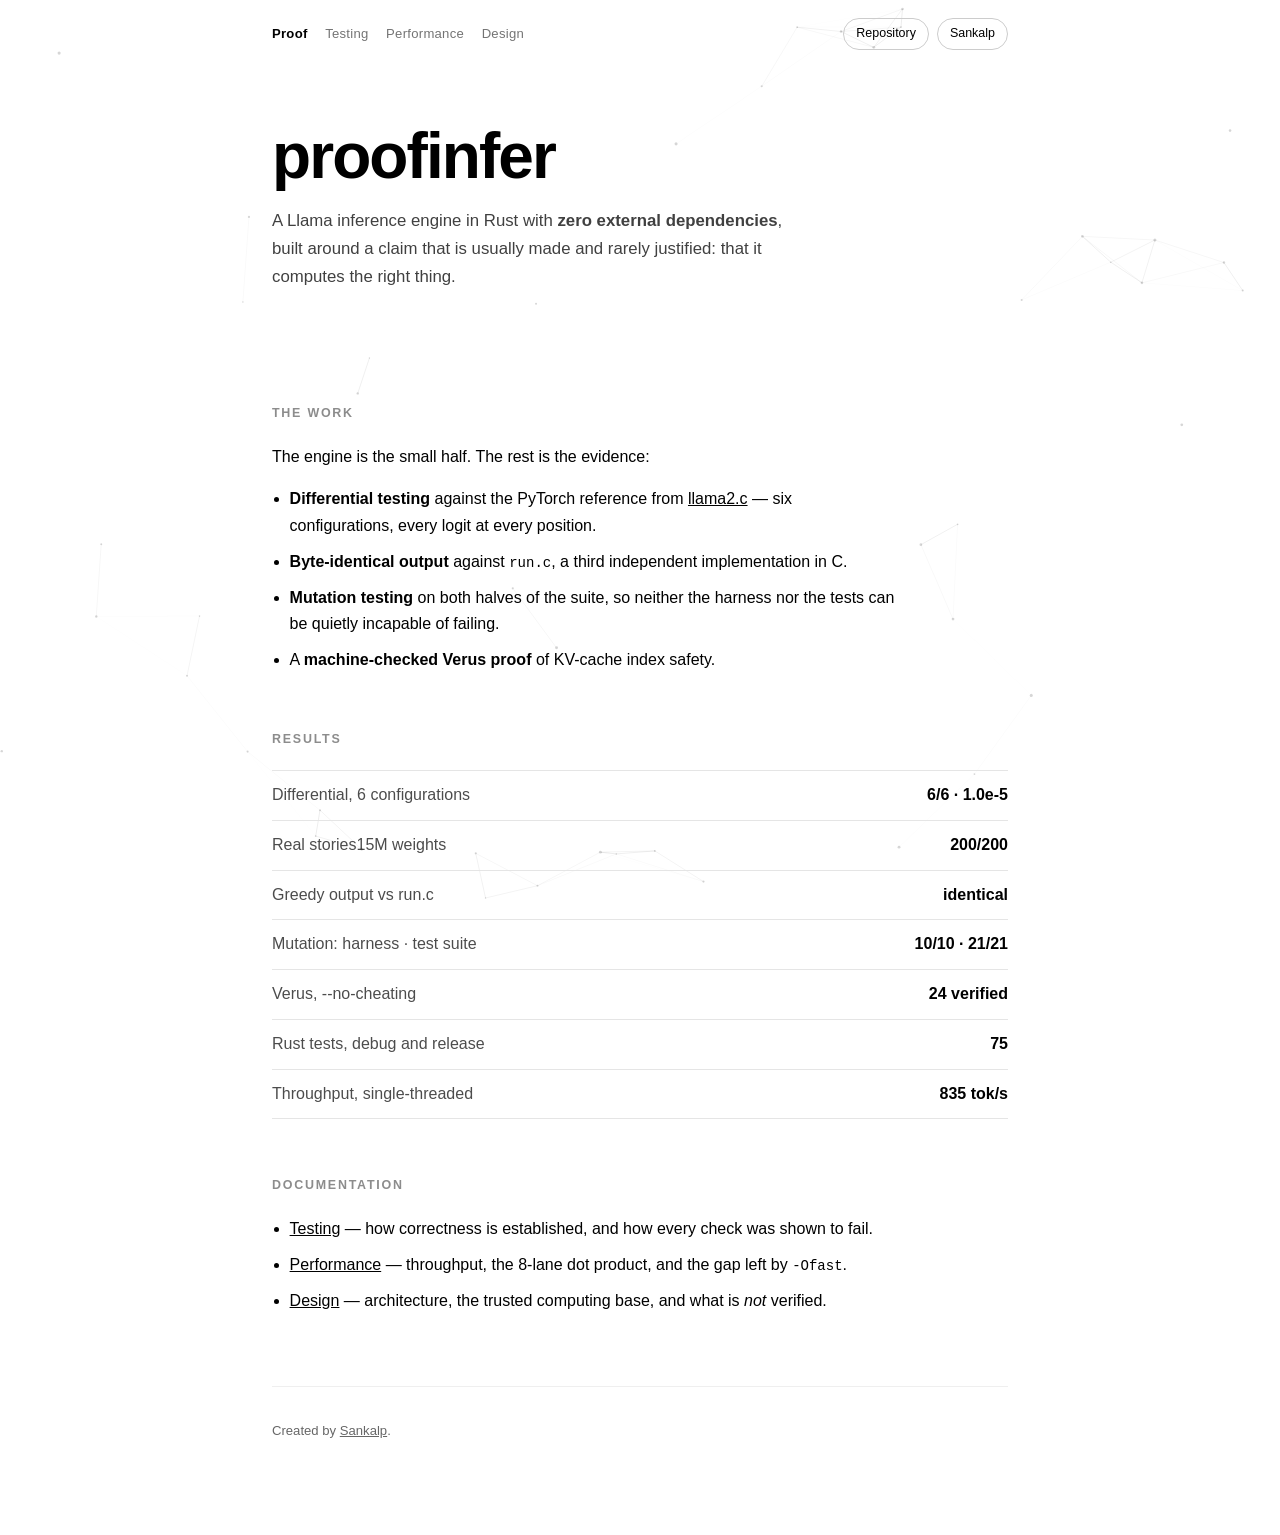
==== site/index.html @ e71aaa5a "site: landing page, generated from docs/ The project's site, in site/. Four static pages - the landi" ====
<!DOCTYPE html>
<html lang="en">
<head>
<meta charset="utf-8">
<meta name="viewport" content="width=device-width, initial-scale=1">
<title>proofinfer</title>
<meta name="description" content="proofinfer — a Llama inference engine in Rust with zero external dependencies, and the evidence that it computes the right thing.">
<link rel="stylesheet" href="style.css">
<script src="motion.js" defer></script>
</head>
<body>
<canvas id="bg" aria-hidden="true"></canvas>

<nav>
  <div class="navlinks">
    <a href="index.html" class="here">Proof</a>
    <a href="testing.html">Testing</a>
    <a href="performance.html">Performance</a>
    <a href="design.html">Design</a>
  </div>
  <div class="navbtns">
    <a class="btn" href="https://github.com/blackdragoon26/proofinfer">Repository</a>
    <a class="btn" href="https://sankalpjha.dev/">Sankalp</a>
  </div>
</nav>

<main>

  <div class="hero">
    <h1>proofinfer</h1>
    <p class="lede">A Llama inference engine in Rust with <strong>zero external
    dependencies</strong>, built around a claim that is usually made and rarely
    justified: that it computes the right thing.</p>
  </div>

  <section>
    <h2>The work</h2>
    <p>The engine is the small half. The rest is the evidence:</p>
    <ul class="work">
      <li><strong>Differential testing</strong> against the PyTorch reference from
        <a href="https://github.com/karpathy/llama2.c">llama2.c</a> — six
        configurations, every logit at every position.</li>
      <li><strong>Byte-identical output</strong> against <code>run.c</code>, a
        third independent implementation in C.</li>
      <li><strong>Mutation testing</strong> on both halves of the suite, so
        neither the harness nor the tests can be quietly incapable of
        failing.</li>
      <li>A <strong>machine-checked Verus proof</strong> of KV-cache index
        safety.</li>
    </ul>
  </section>

  <section>
    <h2>Results</h2>
    <div class="rows">
      <div><span class="k">Differential, 6 configurations</span><span class="v">6/6 &middot; 1.0e-5</span></div>
      <div><span class="k">Real stories15M weights</span><span class="v">200/200</span></div>
      <div><span class="k">Greedy output vs run.c</span><span class="v">identical</span></div>
      <div><span class="k">Mutation: harness &middot; test suite</span><span class="v">10/10 &middot; 21/21</span></div>
      <div><span class="k">Verus, --no-cheating</span><span class="v">24 verified</span></div>
      <div><span class="k">Rust tests, debug and release</span><span class="v">75</span></div>
      <div><span class="k">Throughput, single-threaded</span><span class="v">835 tok/s</span></div>
    </div>
  </section>

  <section>
    <h2>Documentation</h2>
    <ul class="doclist">
      <li><a href="testing.html">Testing</a> — how correctness is established,
        and how every check was shown to fail.</li>
      <li><a href="performance.html">Performance</a> — throughput, the 8-lane
        dot product, and the gap left by <code>-Ofast</code>.</li>
      <li><a href="design.html">Design</a> — architecture, the trusted computing
        base, and what is <em>not</em> verified.</li>
    </ul>
  </section>

</main>

<footer>
  <p>Created by <a href="https://sankalpjha.dev/">Sankalp</a>.</p>
</footer>

</body>
</html>
---- site/style.css ----
/* proofinfer — one stylesheet for the landing page and the doc pages.
   Black and white, inverted automatically for dark mode. No colours, no
   dependencies, no build step. */

/* ---------- reset ---------- */

:root { color-scheme: light dark; }

*, *::before, *::after { box-sizing: border-box; }

html { -webkit-text-size-adjust: 100%; }

body {
  margin: 0;
  padding: 0 1.5rem 5rem;
  background: #fff;
  color: #000;
  font: 16px/1.65 ui-sans-serif, -apple-system, "Segoe UI", Helvetica, Arial, sans-serif;
  -webkit-font-smoothing: antialiased;
}

/* Everything else for dark mode is at the foot of this file, where it can
   outrank the rules it needs to override. */
@media (prefers-color-scheme: dark) {
  body { background: #000; color: #fff; }
}

a { color: inherit; }

a:hover { opacity: 0.55; }

:focus-visible { outline: 2px solid currentColor; outline-offset: 3px; }

/* The drifting background sits behind everything and never intercepts clicks. */

#bg {
  position: fixed;
  inset: 0;
  width: 100%;
  height: 100%;
  z-index: -1;
  pointer-events: none;
}

/* ---------- navbar ---------- */

nav {
  display: flex;
  align-items: center;
  justify-content: space-between;
  gap: 1rem;
  flex-wrap: wrap;
  max-width: 46rem;
  margin: 0 auto;
  padding: 1.1rem 0;
}

.navlinks { display: flex; gap: 1.1rem; flex-wrap: wrap; }

.navlinks a {
  font-size: 0.82rem;
  letter-spacing: 0.02em;
  text-decoration: none;
  opacity: 0.55;
}

.navlinks a:hover { opacity: 1; }

/* The page you are on. */
.navlinks a.here { opacity: 1; font-weight: 600; }

.navbtns { display: flex; gap: 0.5rem; }

.btn {
  display: inline-block;
  padding: 0.3rem 0.75rem;
  border: 1px solid #ccc;
  border-radius: 999px;
  font-size: 0.78rem;
  text-decoration: none;
  white-space: nowrap;
  transition: opacity 0.15s ease, border-color 0.15s ease;
}

.btn:hover { opacity: 1; border-color: currentColor; }

/* ---------- shared page frame ---------- */

main, footer {
  max-width: 46rem;
  margin: 0 auto;
}

.lede {
  font-size: 1.05rem;
  max-width: 34rem;
  opacity: 0.75;
}

/* ---------- landing page ---------- */

.hero { padding: 3.5rem 0 2.5rem; }

section { margin: 0 0 2.75rem; }

code {
  font-family: ui-monospace, SFMono-Regular, Menlo, Consolas, monospace;
  font-size: 0.875em;
}

h1 {
  font-size: clamp(2.6rem, 9vw, 4rem);
  line-height: 1.05;
  letter-spacing: -0.03em;
  margin: 0 0 1rem;
  font-weight: 600;
}

h2 {
  font-size: 0.78rem;
  letter-spacing: 0.14em;
  text-transform: uppercase;
  opacity: 0.45;
  margin: 3.5rem 0 1.25rem;
  font-weight: 600;
}

.work, .doclist { margin: 0; padding-left: 1.1rem; }

.work li, .doclist li { margin-bottom: 0.6rem; max-width: 38rem; }

.rows { border-top: 1px solid #e5e5e5; }

@media (prefers-color-scheme: dark) { .rows { border-color: #222; } }

.rows > div {
  display: flex;
  align-items: baseline;
  justify-content: space-between;
  gap: 1.5rem;
  padding: 0.7rem 0;
  border-bottom: 1px solid #e5e5e5;
}

@media (prefers-color-scheme: dark) { .rows > div { border-color: #222; } }

.rows .k { opacity: 0.7; }

.rows .v {
  font-variant-numeric: tabular-nums;
  font-weight: 600;
  text-align: right;
  white-space: nowrap;
}

footer {
  margin-top: 4.5rem;
  padding-top: 1.25rem;
  border-top: 1px solid #e5e5e5;
  font-size: 0.82rem;
  opacity: 0.6;
  display: flex;
  justify-content: space-between;
  gap: 1rem;
}

@media (prefers-color-scheme: dark) { footer { border-color: #222; } }

/* ---------- doc pages ---------- */

.doc { padding-bottom: 1rem; }

.doc h1 {
  font-size: clamp(2rem, 6vw, 2.6rem);
  margin: 1.5rem 0 2rem;
}

.doc h3 { font-size: 1.05rem; margin: 2.25rem 0 0.6rem; font-weight: 600; }
.doc h4 { font-size: 0.95rem; margin: 1.75rem 0 0.5rem; font-weight: 600; opacity: 0.8; }

.doc p { max-width: 40rem; }

.doc ul, .doc ol { max-width: 38rem; padding-left: 1.2rem; }
.doc li { margin-bottom: 0.5rem; }

.doc code {
  font-family: ui-monospace, SFMono-Regular, Menlo, Consolas, monospace;
  font-size: 0.87em;
  background: #f4f4f4;
  padding: 0.1em 0.32em;
  border-radius: 3px;
}

.doc pre {
  background: #f7f7f7;
  border: 1px solid #e5e5e5;
  border-radius: 4px;
  padding: 0.9rem 1rem;
  overflow-x: auto;
  font-size: 0.82rem;
  line-height: 1.55;
}

.doc pre code { background: none; padding: 0; font-size: inherit; }

.doc table {
  width: 100%;
  border-collapse: collapse;
  margin: 1.25rem 0;
  font-size: 0.88rem;
}

.doc th, .doc td {
  border: 1px solid #e5e5e5;
  padding: 0.45rem 0.6rem;
  text-align: left;
  vertical-align: top;
}

.doc th { font-weight: 600; background: #f7f7f7; }

@media (prefers-color-scheme: dark) {
  .doc th, .doc td { border-color: #222; }
}

.source {
  margin-top: 3.5rem;
  padding-top: 1.25rem;
  border-top: 1px solid #e5e5e5;
  font-size: 0.8rem;
  opacity: 0.6;
  word-break: break-all;
}

@media (prefers-color-scheme: dark) { .source { border-color: #222; } }

/* ---------- dark mode, last ----------
 *
 * These have to come after the rules they override. A bare `th` selector loses
 * to `.doc th` on specificity, and a media query near the top of the file
 * loses to any plain rule declared below it - which is how the table headers
 * and code spans ended up light-on-light and unreadable in dark mode.
 */

@media (prefers-color-scheme: dark) {
  .doc th { background: #0d0d0d; color: #fff; }
  .doc code { background: #1a1a1a; color: #fff; }
  .doc pre { background: #0a0a0a; border-color: #262626; }
  .doc pre code { background: none; }
  .btn { border-color: #3a3a3a; }
}
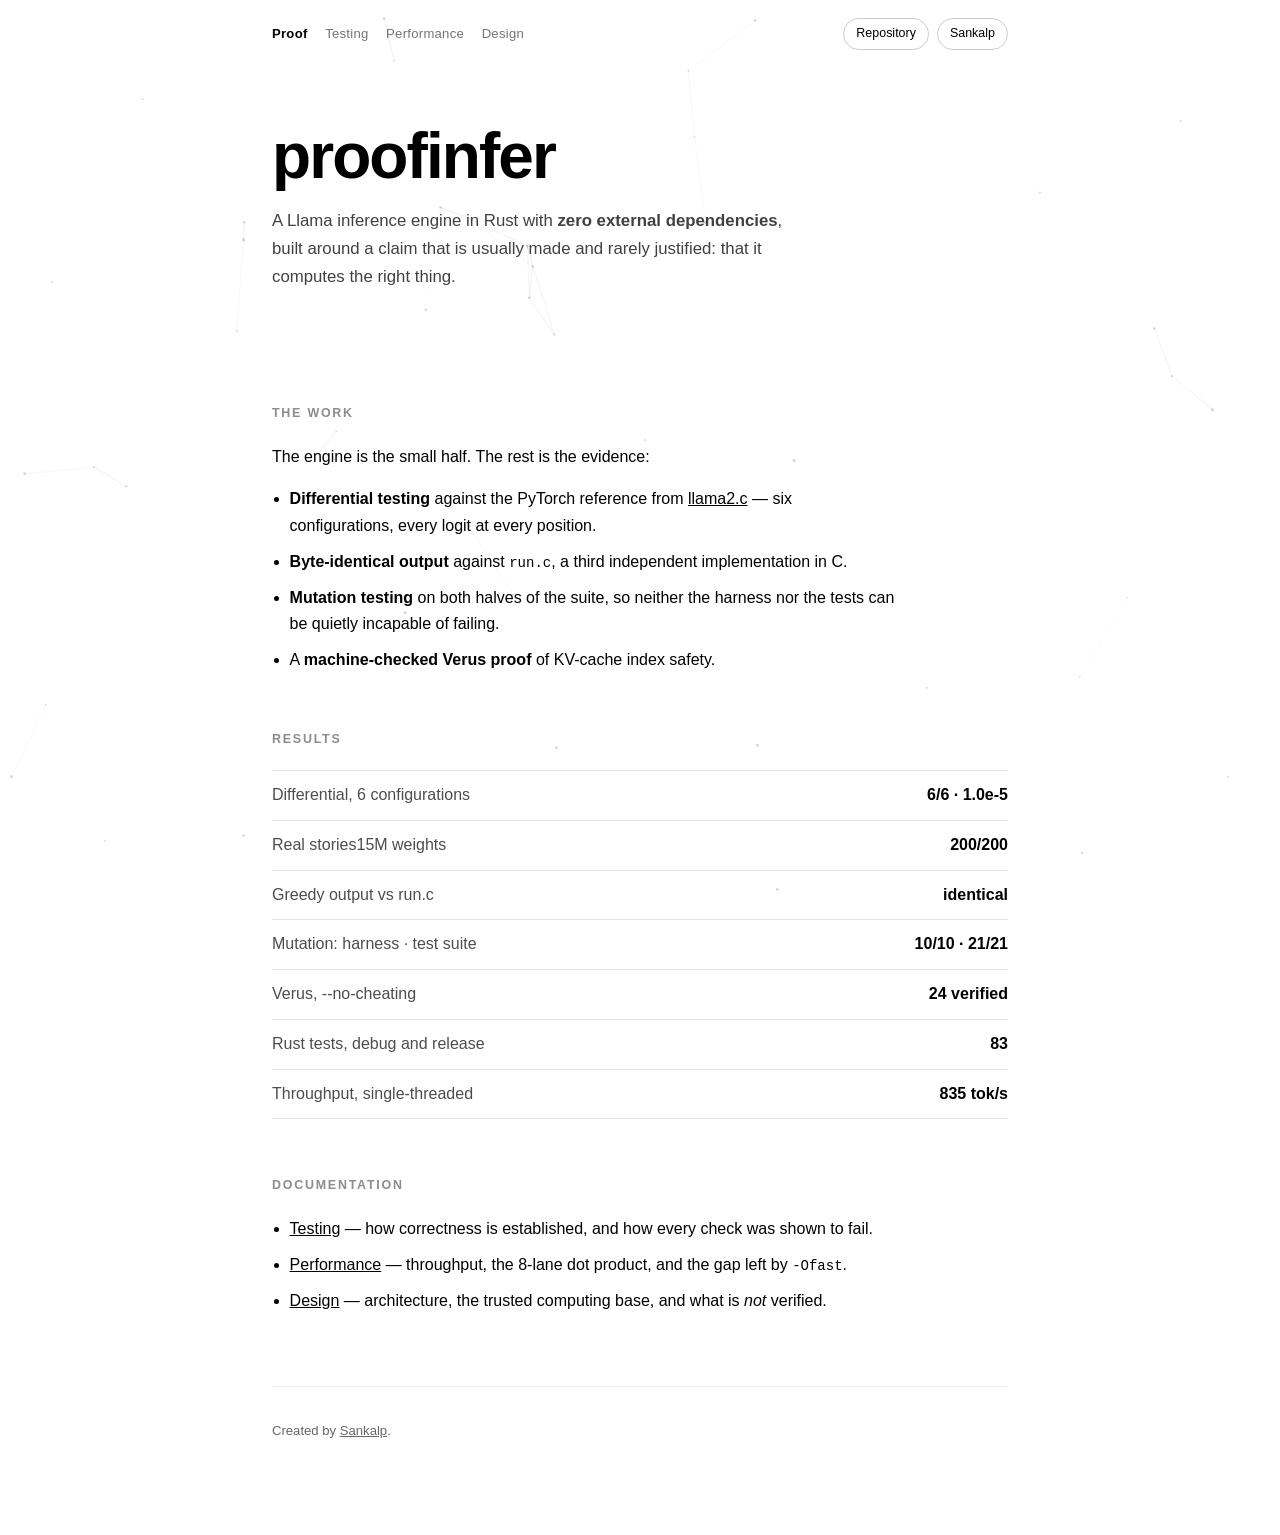
==== commit 5ead5b82: "Harden safety, MSRV 1.70.0, bidirectional citations, provenance, and CI - Harden tokenizer parsing, " ====
--- a/site/index.html
+++ b/site/index.html
@@ -58,7 +58,7 @@
       <div><span class="k">Greedy output vs run.c</span><span class="v">identical</span></div>
       <div><span class="k">Mutation: harness &middot; test suite</span><span class="v">10/10 &middot; 21/21</span></div>
       <div><span class="k">Verus, --no-cheating</span><span class="v">24 verified</span></div>
-      <div><span class="k">Rust tests, debug and release</span><span class="v">75</span></div>
+      <div><span class="k">Rust tests, debug and release</span><span class="v">83</span></div>
       <div><span class="k">Throughput, single-threaded</span><span class="v">835 tok/s</span></div>
     </div>
   </section>
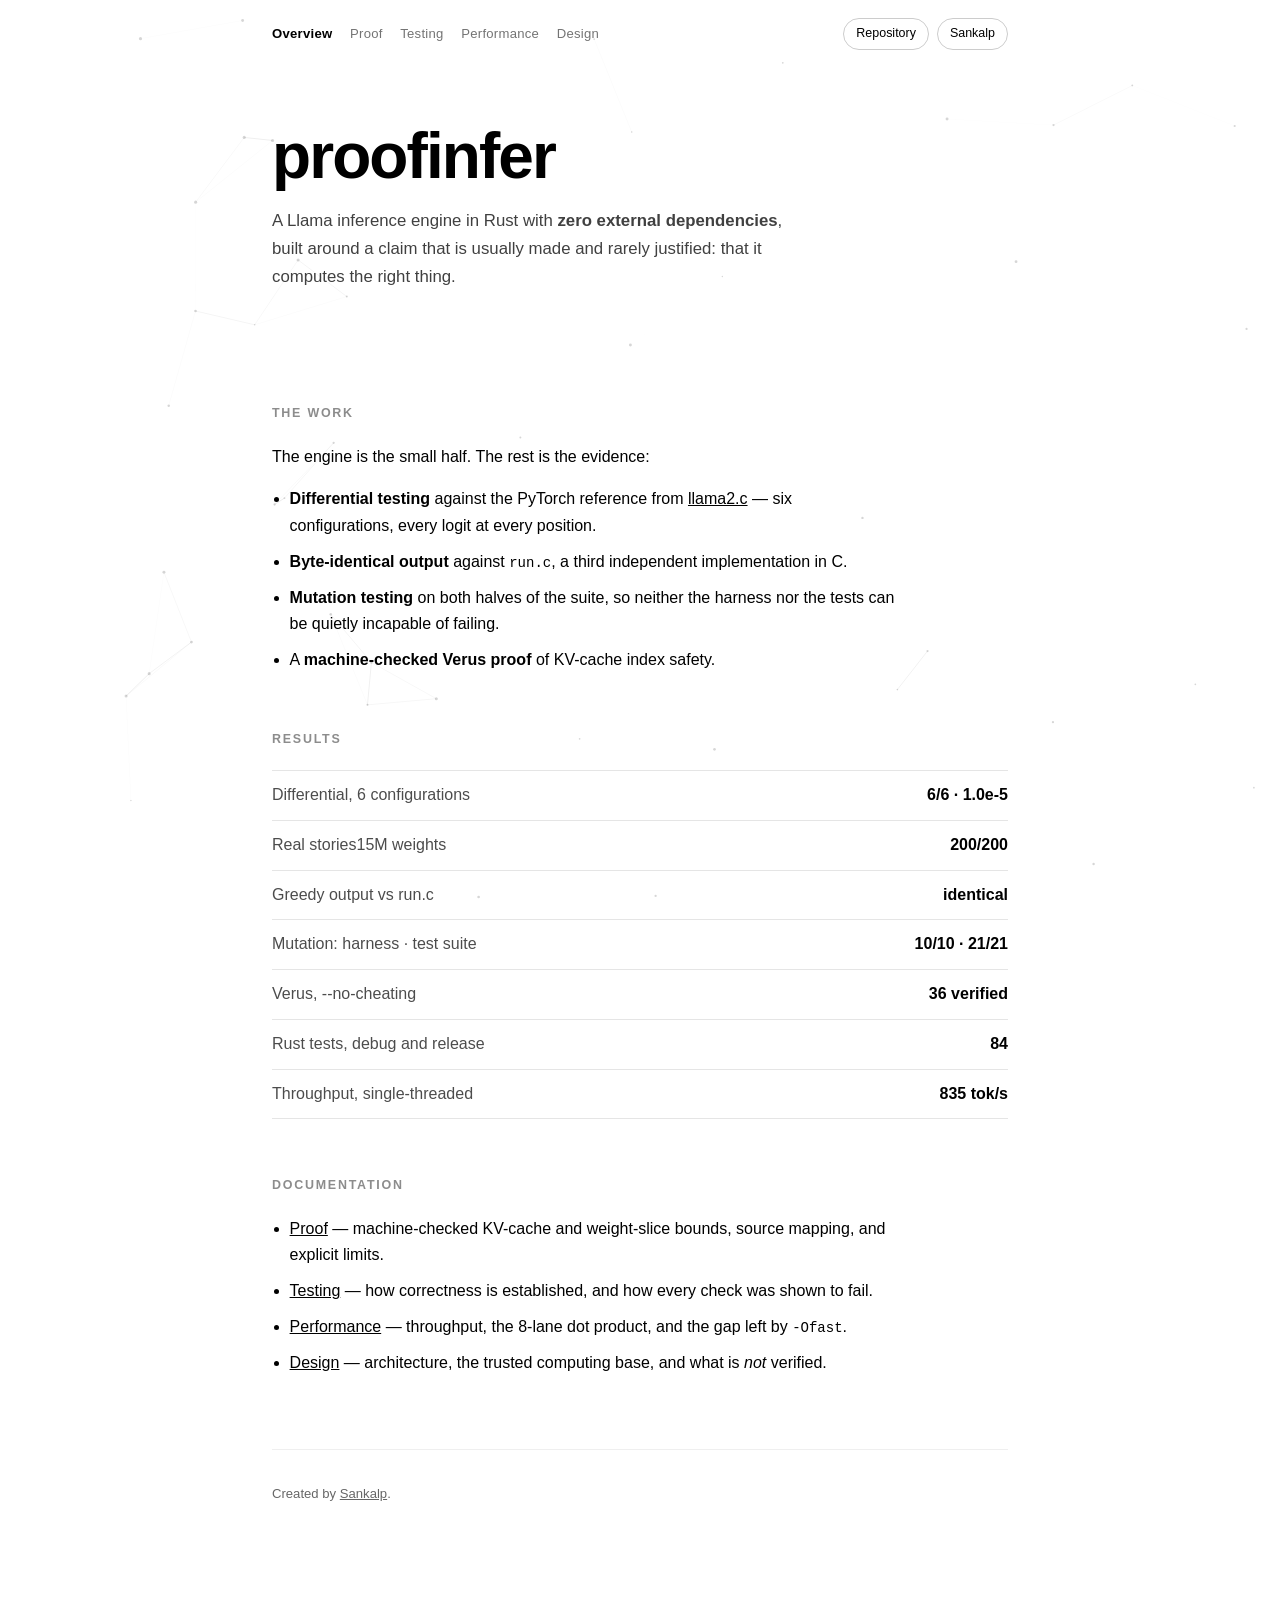
==== commit 6c368f1f: "Expand Verus proof to 36 VCs and render verus/README.md to site/proof.html - Compose exec_forward_ca" ====
--- a/site/index.html
+++ b/site/index.html
@@ -11,18 +11,11 @@
 <body>
 <canvas id="bg" aria-hidden="true"></canvas>
 
+<!-- NAV:START -->
 <nav>
-  <div class="navlinks">
-    <a href="index.html" class="here">Proof</a>
-    <a href="testing.html">Testing</a>
-    <a href="performance.html">Performance</a>
-    <a href="design.html">Design</a>
-  </div>
-  <div class="navbtns">
-    <a class="btn" href="https://github.com/blackdragoon26/proofinfer">Repository</a>
-    <a class="btn" href="https://sankalpjha.dev/">Sankalp</a>
-  </div>
+<div class="navlinks"><a href="index.html" class="here">Overview</a><a href="proof.html">Proof</a><a href="testing.html">Testing</a><a href="performance.html">Performance</a><a href="design.html">Design</a></div><div class="navbtns"><a class="btn" href="https://github.com/blackdragoon26/proofinfer">Repository</a><a class="btn" href="https://sankalpjha.dev/">Sankalp</a></div>
 </nav>
+<!-- NAV:END -->
 
 <main>
 
@@ -57,8 +50,8 @@
       <div><span class="k">Real stories15M weights</span><span class="v">200/200</span></div>
       <div><span class="k">Greedy output vs run.c</span><span class="v">identical</span></div>
       <div><span class="k">Mutation: harness &middot; test suite</span><span class="v">10/10 &middot; 21/21</span></div>
-      <div><span class="k">Verus, --no-cheating</span><span class="v">24 verified</span></div>
-      <div><span class="k">Rust tests, debug and release</span><span class="v">83</span></div>
+      <div><span class="k">Verus, --no-cheating</span><span class="v">36 verified</span></div>
+      <div><span class="k">Rust tests, debug and release</span><span class="v">84</span></div>
       <div><span class="k">Throughput, single-threaded</span><span class="v">835 tok/s</span></div>
     </div>
   </section>
@@ -66,6 +59,8 @@
   <section>
     <h2>Documentation</h2>
     <ul class="doclist">
+      <li><a href="proof.html">Proof</a> — machine-checked KV-cache and
+        weight-slice bounds, source mapping, and explicit limits.</li>
       <li><a href="testing.html">Testing</a> — how correctness is established,
         and how every check was shown to fail.</li>
       <li><a href="performance.html">Performance</a> — throughput, the 8-lane
--- a/site/style.css
+++ b/site/style.css
@@ -55,7 +55,7 @@
   padding: 1.1rem 0;
 }
 
-.navlinks { display: flex; gap: 1.1rem; flex-wrap: wrap; }
+.navlinks { display: flex; gap: 0.45rem 1.1rem; flex-wrap: wrap; }
 
 .navlinks a {
   font-size: 0.82rem;
@@ -69,7 +69,7 @@
 /* The page you are on. */
 .navlinks a.here { opacity: 1; font-weight: 600; }
 
-.navbtns { display: flex; gap: 0.5rem; }
+.navbtns { display: flex; gap: 0.5rem; flex-wrap: wrap; }
 
 .btn {
   display: inline-block;
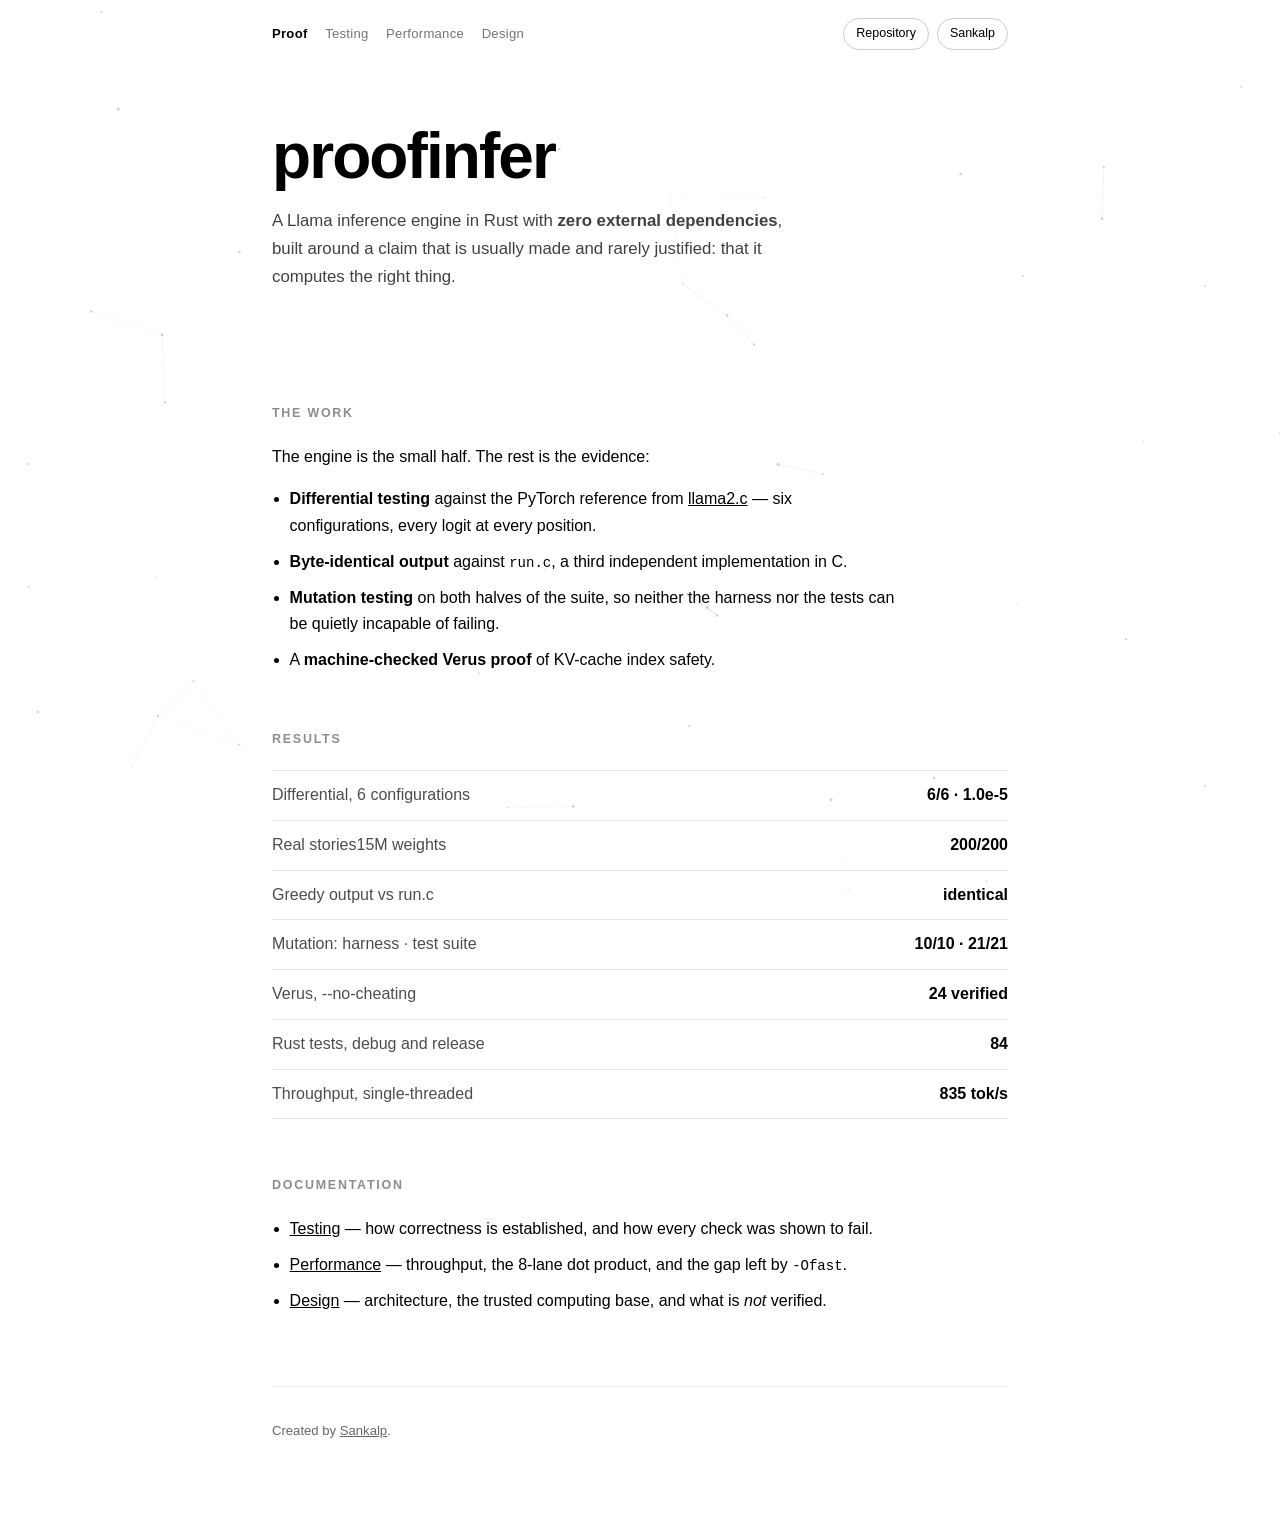
==== commit 6b8e50e3: "Address CodeRabbit review findings on PR #2 - Reject NaN logits in generate() via RunError::NonFinit" ====
--- a/site/index.html
+++ b/site/index.html
@@ -11,11 +11,18 @@
 <body>
 <canvas id="bg" aria-hidden="true"></canvas>
 
-<!-- NAV:START -->
 <nav>
-<div class="navlinks"><a href="index.html" class="here">Overview</a><a href="proof.html">Proof</a><a href="testing.html">Testing</a><a href="performance.html">Performance</a><a href="design.html">Design</a></div><div class="navbtns"><a class="btn" href="https://github.com/blackdragoon26/proofinfer">Repository</a><a class="btn" href="https://sankalpjha.dev/">Sankalp</a></div>
+  <div class="navlinks">
+    <a href="index.html" class="here">Proof</a>
+    <a href="testing.html">Testing</a>
+    <a href="performance.html">Performance</a>
+    <a href="design.html">Design</a>
+  </div>
+  <div class="navbtns">
+    <a class="btn" href="https://github.com/blackdragoon26/proofinfer">Repository</a>
+    <a class="btn" href="https://sankalpjha.dev/">Sankalp</a>
+  </div>
 </nav>
-<!-- NAV:END -->
 
 <main>
 
@@ -50,7 +57,7 @@
       <div><span class="k">Real stories15M weights</span><span class="v">200/200</span></div>
       <div><span class="k">Greedy output vs run.c</span><span class="v">identical</span></div>
       <div><span class="k">Mutation: harness &middot; test suite</span><span class="v">10/10 &middot; 21/21</span></div>
-      <div><span class="k">Verus, --no-cheating</span><span class="v">36 verified</span></div>
+      <div><span class="k">Verus, --no-cheating</span><span class="v">24 verified</span></div>
       <div><span class="k">Rust tests, debug and release</span><span class="v">84</span></div>
       <div><span class="k">Throughput, single-threaded</span><span class="v">835 tok/s</span></div>
     </div>
@@ -59,8 +66,6 @@
   <section>
     <h2>Documentation</h2>
     <ul class="doclist">
-      <li><a href="proof.html">Proof</a> — machine-checked KV-cache and
-        weight-slice bounds, source mapping, and explicit limits.</li>
       <li><a href="testing.html">Testing</a> — how correctness is established,
         and how every check was shown to fail.</li>
       <li><a href="performance.html">Performance</a> — throughput, the 8-lane
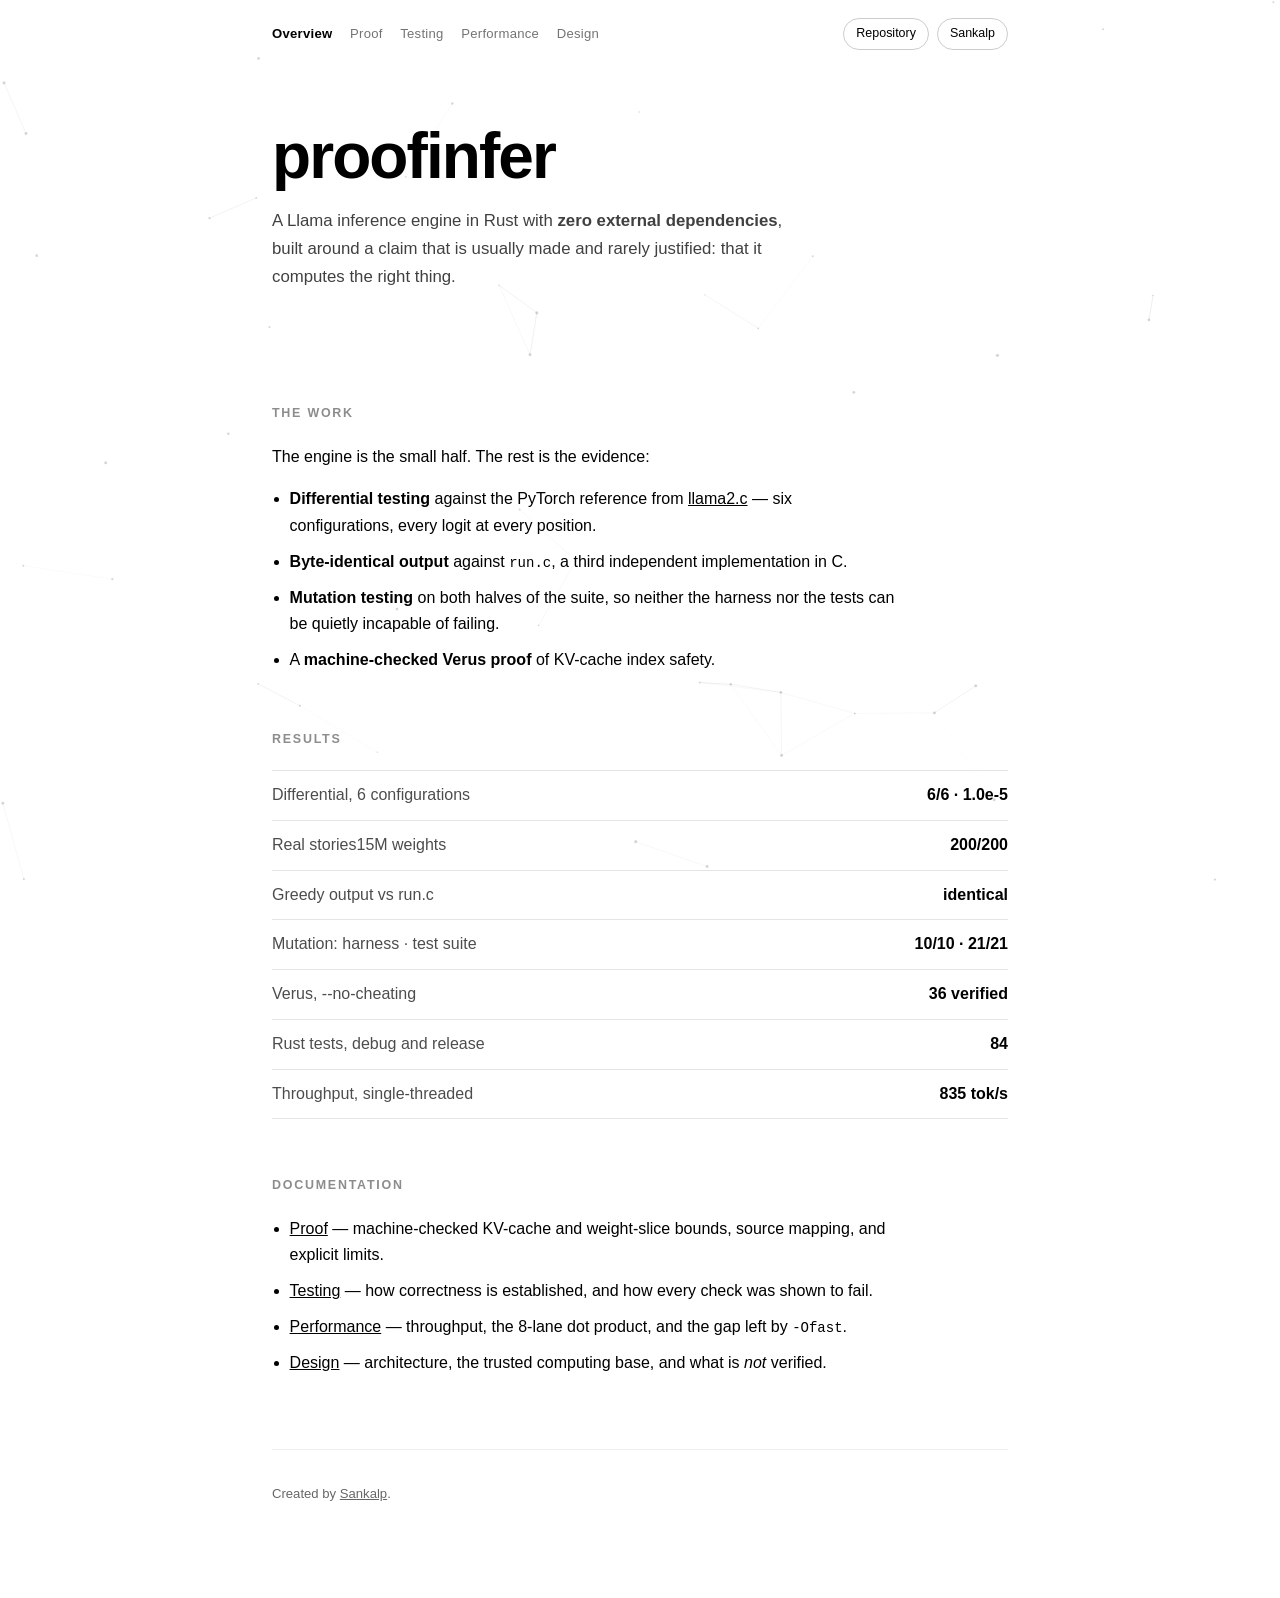
==== commit 97b14863: "Merge pull request #1 from blackdragoon26/pr2-verus-site Pr2 verus site" ====
--- a/site/index.html
+++ b/site/index.html
@@ -11,18 +11,11 @@
 <body>
 <canvas id="bg" aria-hidden="true"></canvas>
 
+<!-- NAV:START -->
 <nav>
-  <div class="navlinks">
-    <a href="index.html" class="here">Proof</a>
-    <a href="testing.html">Testing</a>
-    <a href="performance.html">Performance</a>
-    <a href="design.html">Design</a>
-  </div>
-  <div class="navbtns">
-    <a class="btn" href="https://github.com/blackdragoon26/proofinfer">Repository</a>
-    <a class="btn" href="https://sankalpjha.dev/">Sankalp</a>
-  </div>
+<div class="navlinks"><a href="index.html" class="here">Overview</a><a href="proof.html">Proof</a><a href="testing.html">Testing</a><a href="performance.html">Performance</a><a href="design.html">Design</a></div><div class="navbtns"><a class="btn" href="https://github.com/blackdragoon26/proofinfer">Repository</a><a class="btn" href="https://sankalpjha.dev/">Sankalp</a></div>
 </nav>
+<!-- NAV:END -->
 
 <main>
 
@@ -57,7 +50,7 @@
       <div><span class="k">Real stories15M weights</span><span class="v">200/200</span></div>
       <div><span class="k">Greedy output vs run.c</span><span class="v">identical</span></div>
       <div><span class="k">Mutation: harness &middot; test suite</span><span class="v">10/10 &middot; 21/21</span></div>
-      <div><span class="k">Verus, --no-cheating</span><span class="v">24 verified</span></div>
+      <div><span class="k">Verus, --no-cheating</span><span class="v">36 verified</span></div>
       <div><span class="k">Rust tests, debug and release</span><span class="v">84</span></div>
       <div><span class="k">Throughput, single-threaded</span><span class="v">835 tok/s</span></div>
     </div>
@@ -66,6 +59,8 @@
   <section>
     <h2>Documentation</h2>
     <ul class="doclist">
+      <li><a href="proof.html">Proof</a> — machine-checked KV-cache and
+        weight-slice bounds, source mapping, and explicit limits.</li>
       <li><a href="testing.html">Testing</a> — how correctness is established,
         and how every check was shown to fail.</li>
       <li><a href="performance.html">Performance</a> — throughput, the 8-lane
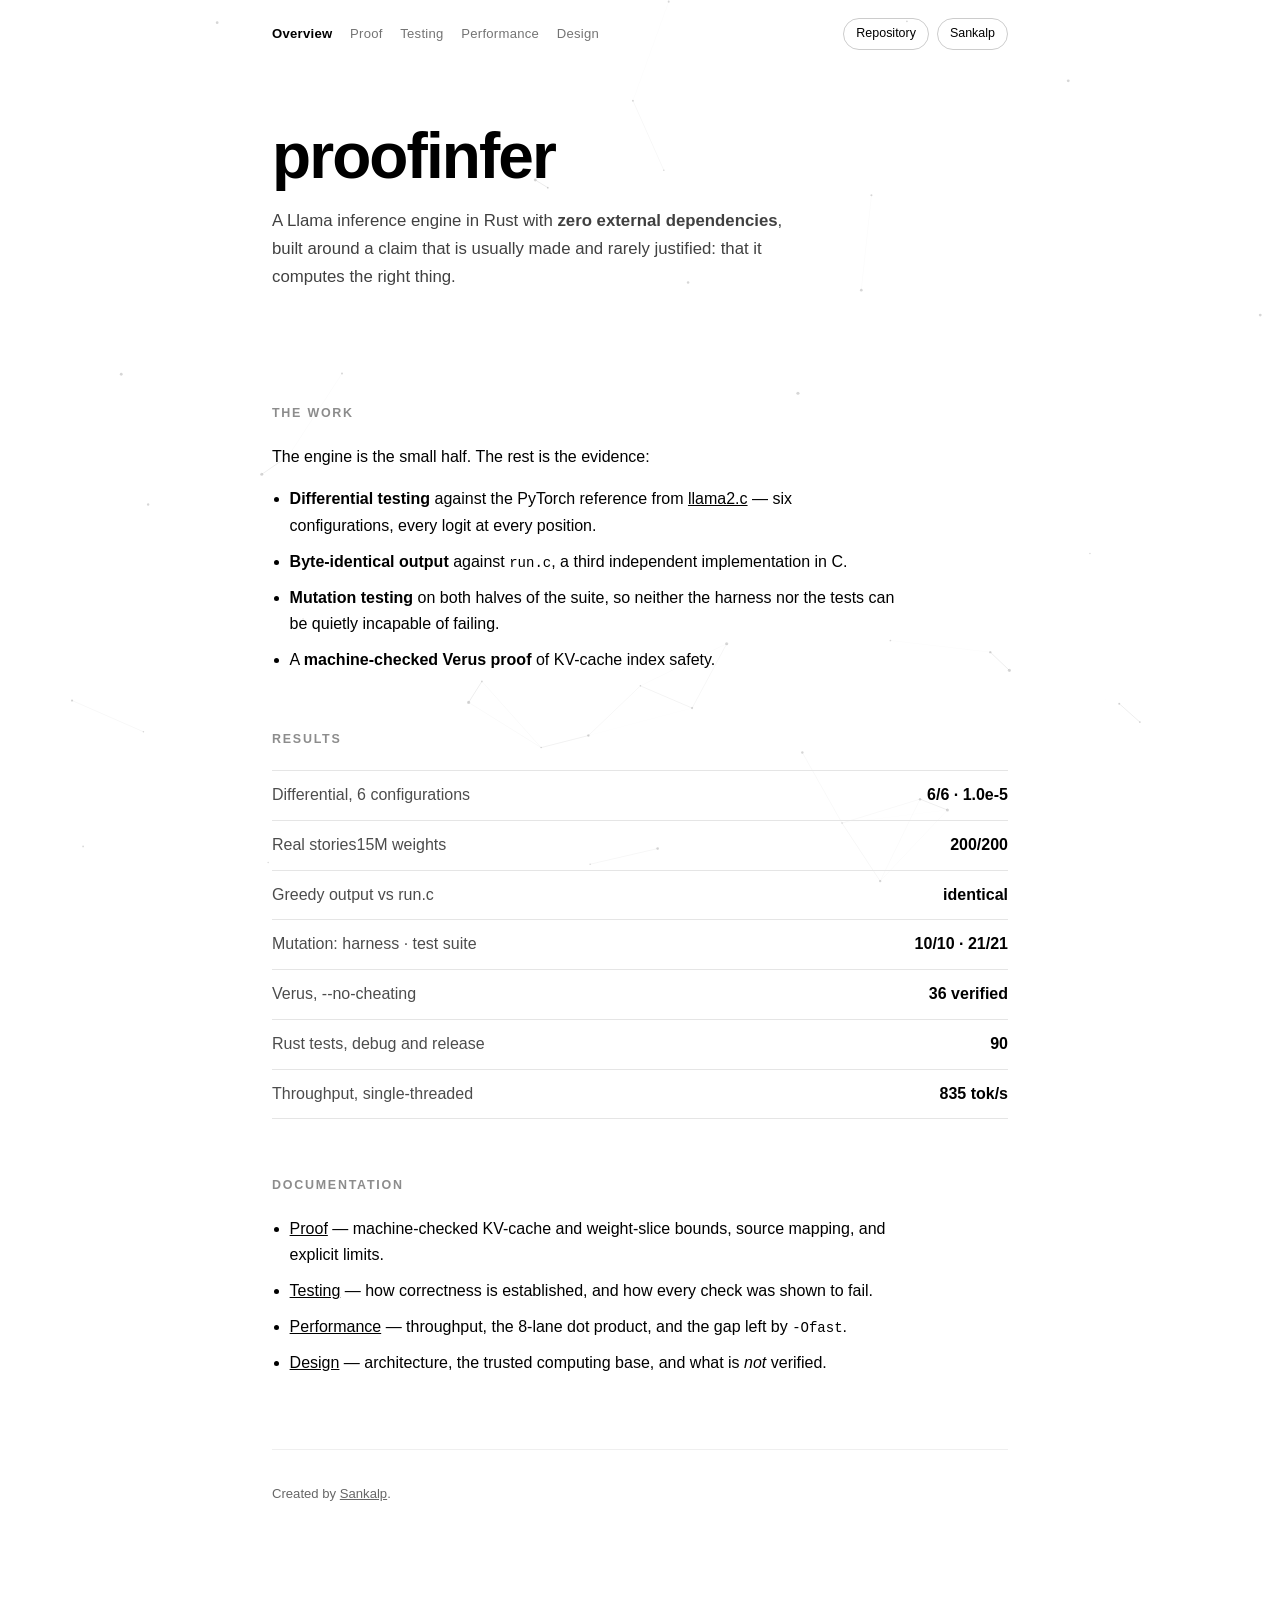
==== commit b5f1d6dd: "Harden numerics/loader, add threaded matmul, streaming, and seeded sampling - Trim LICENSE to canoni" ====
--- a/site/index.html
+++ b/site/index.html
@@ -51,7 +51,7 @@
       <div><span class="k">Greedy output vs run.c</span><span class="v">identical</span></div>
       <div><span class="k">Mutation: harness &middot; test suite</span><span class="v">10/10 &middot; 21/21</span></div>
       <div><span class="k">Verus, --no-cheating</span><span class="v">36 verified</span></div>
-      <div><span class="k">Rust tests, debug and release</span><span class="v">84</span></div>
+      <div><span class="k">Rust tests, debug and release</span><span class="v">90</span></div>
       <div><span class="k">Throughput, single-threaded</span><span class="v">835 tok/s</span></div>
     </div>
   </section>
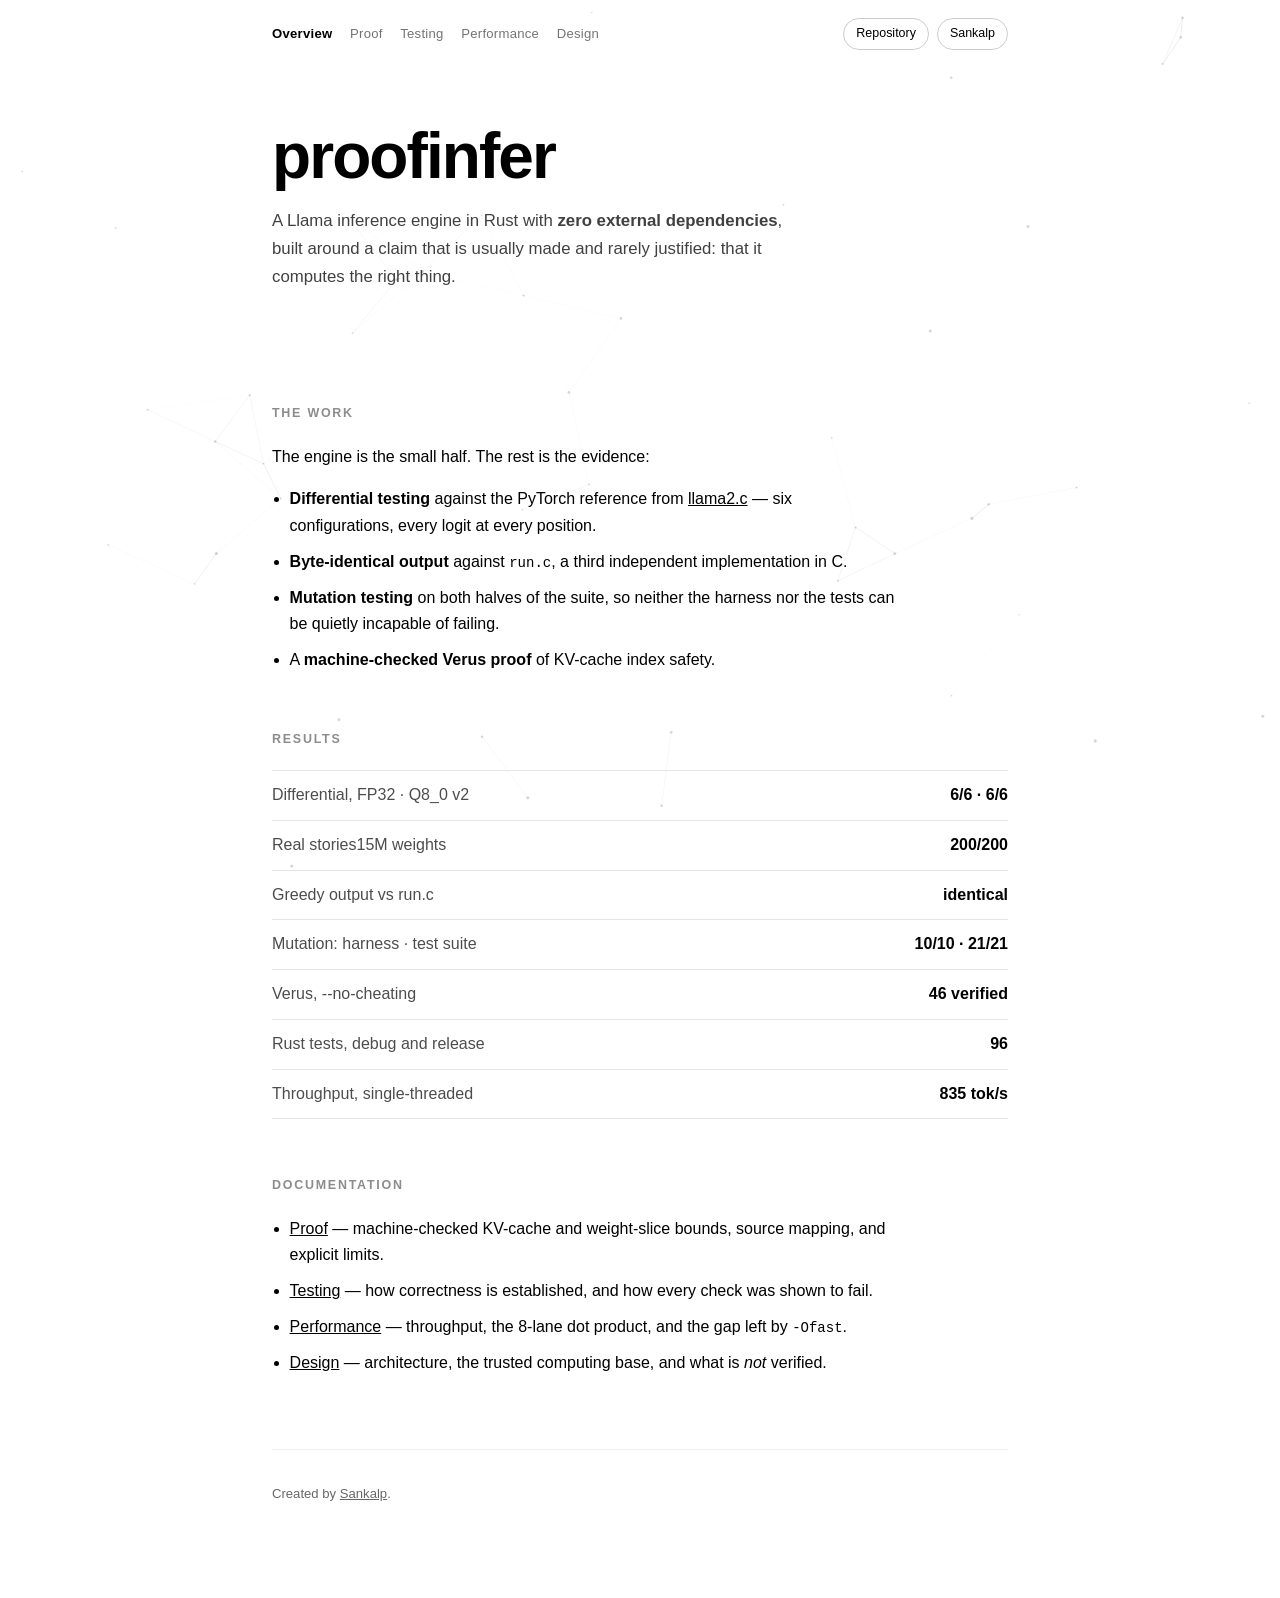
==== commit 4c2df096: "Add persistent worker pool, Q8_0 v2 quantized inference, and Verus Q8_0 bounds proof - Add zero-depe" ====
--- a/site/index.html
+++ b/site/index.html
@@ -46,12 +46,12 @@
   <section>
     <h2>Results</h2>
     <div class="rows">
-      <div><span class="k">Differential, 6 configurations</span><span class="v">6/6 &middot; 1.0e-5</span></div>
+      <div><span class="k">Differential, FP32 &middot; Q8_0 v2</span><span class="v">6/6 &middot; 6/6</span></div>
       <div><span class="k">Real stories15M weights</span><span class="v">200/200</span></div>
       <div><span class="k">Greedy output vs run.c</span><span class="v">identical</span></div>
       <div><span class="k">Mutation: harness &middot; test suite</span><span class="v">10/10 &middot; 21/21</span></div>
-      <div><span class="k">Verus, --no-cheating</span><span class="v">36 verified</span></div>
-      <div><span class="k">Rust tests, debug and release</span><span class="v">90</span></div>
+      <div><span class="k">Verus, --no-cheating</span><span class="v">46 verified</span></div>
+      <div><span class="k">Rust tests, debug and release</span><span class="v">96</span></div>
       <div><span class="k">Throughput, single-threaded</span><span class="v">835 tok/s</span></div>
     </div>
   </section>
